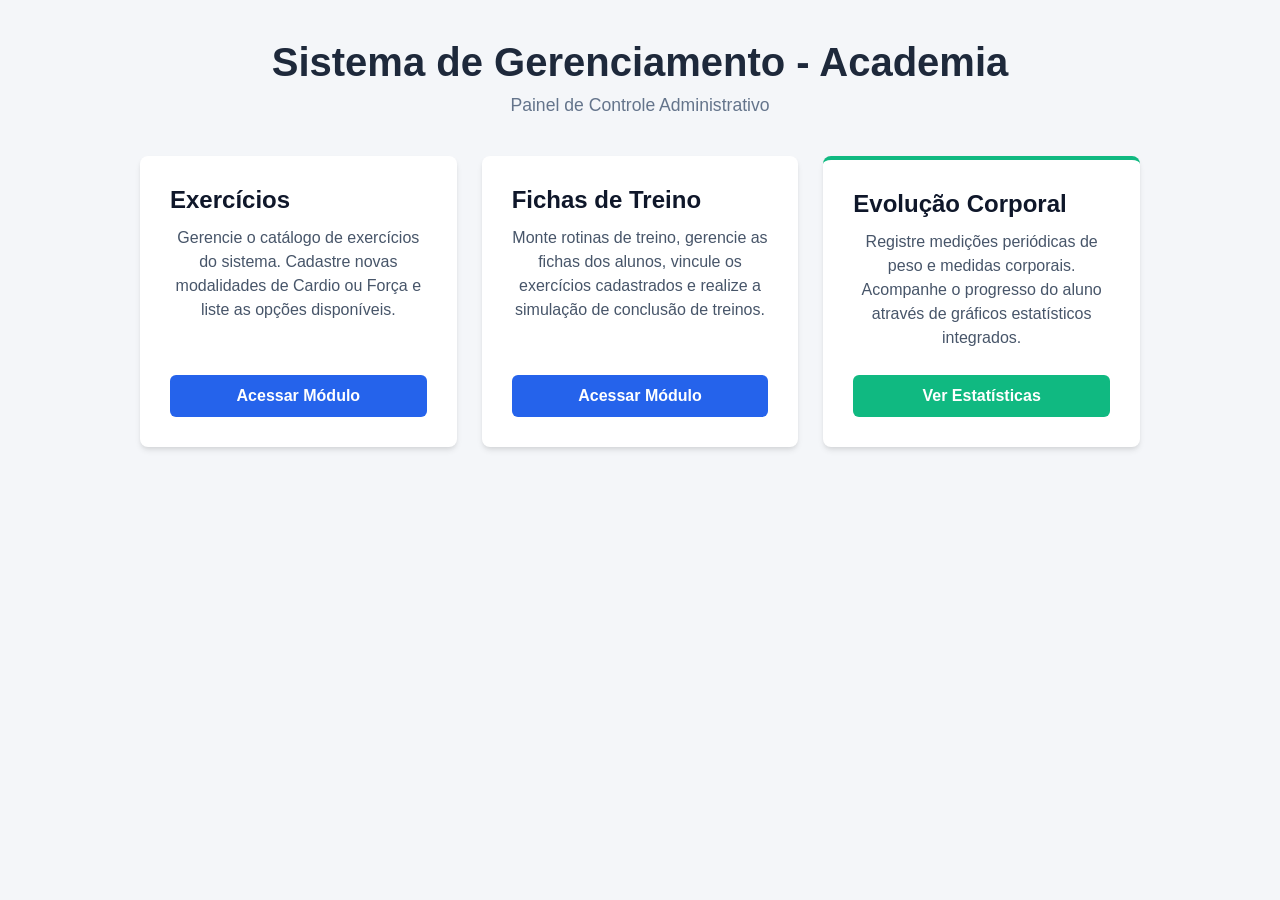
==== src/main/resources/static/index.html @ 6c4beef5 "html e css da pagina principal, pagina de exercício e pagina de fichas" ====
<!DOCTYPE html>
<html lang="pt-br">
<head>
    <meta charset="UTF-8">
    <meta name="viewport" content="width=device-width, initial-scale=1.0">
    <title>Painel - API Academia</title>
    <link rel="stylesheet" href="css/style.css">
</head>
<body>

<header>
    <h1>Sistema de Gerenciamento - Academia</h1>
    <p>Painel de Controle Administrativo</p>
</header>

<main class="container">

    <div class="card">
        <div>
            <h2>Exercícios</h2>
            <p>Gerencie o catálogo de exercícios do sistema. Cadastre novas modalidades de Cardio ou Força e liste as opções disponíveis.</p>
        </div>
        <a href="exercicios.html" class="btn">Acessar Módulo</a>
    </div>

    <div class="card">
        <div>
            <h2>Fichas de Treino</h2>
            <p>Monte rotinas de treino, gerencie as fichas dos alunos, vincule os exercícios cadastrados e realize a simulação de conclusão de treinos.</p>
        </div>
        <a href="fichas.html" class="btn">Acessar Módulo</a>
    </div>

    <div class="card card-medidas">
        <div>
            <h2>Evolução Corporal</h2>
            <p>Registre medições periódicas de peso e medidas corporais. Acompanhe o progresso do aluno através de gráficos estatísticos integrados.</p>
        </div>
        <a href="estatisticas.html" class="btn">Ver Estatísticas</a>
    </div>

</main>

</body>
</html>
---- src/main/resources/static/css/style.css ----
* {
    margin: 0;
    padding: 0;
    box-sizing: border-box;
    font-family: 'Segoe UI', Tahoma, Geneva, Verdana, sans-serif;
}

body {
    background-color: #f4f6f9;
    color: #333;
    display: flex;
    flex-direction: column;
    align-items: center;
    min-height: 100vh;
    padding: 40px 20px;
}

header {
    text-align: center;
    margin-bottom: 40px;
}

header h1 {
    font-size: 2.5rem;
    color: #1e293b;
    margin-bottom: 10px;
}

header p {
    color: #64748b;
    font-size: 1.1rem;
}

.container {
    max-width: 1000px;
    width: 100%;
    display: grid;
    grid-template-columns: repeat(auto-fit, minmax(280px, 1fr));
    gap: 25px;
}

.card {
    background: #ffffff;
    border-radius: 8px;
    padding: 30px;
    box-shadow: 0 4px 6px -1px rgba(0, 0, 0, 0.1), 0 2px 4px -1px rgba(0, 0, 0, 0.06);
    transition: transform 0.2s, box-shadow 0.2s;
    display: flex;
    flex-direction: column;
    justify-content: space-between;
}

.card:hover {
    transform: translateY(-5px);
    box-shadow: 0 10px 15px -3px rgba(0, 0, 0, 0.1);
}

.card h2 {
    font-size: 1.5rem;
    color: #0f172a;
    margin-bottom: 12px;
}

.card p {
    color: #475569;
    font-size: 1rem;
    line-height: 1.5;
    margin-bottom: 25px;
    flex-grow: 1;
    text-align: center;
}

.btn {
    display: inline-block;
    text-align: center;
    background-color: #2563eb;
    color: #ffffff;
    padding: 12px 20px;
    border-radius: 6px;
    text-decoration: none;
    font-weight: 600;
    transition: background-color 0.2s;
}

.btn:hover {
    background-color: #1d4ed8;
}

.card-medidas {
    border-top: 4px solid #10b981;
}
.card-medidas .btn {
    background-color: #10b981;
}
.card-medidas .btn:hover {
    background-color: #059669;
}
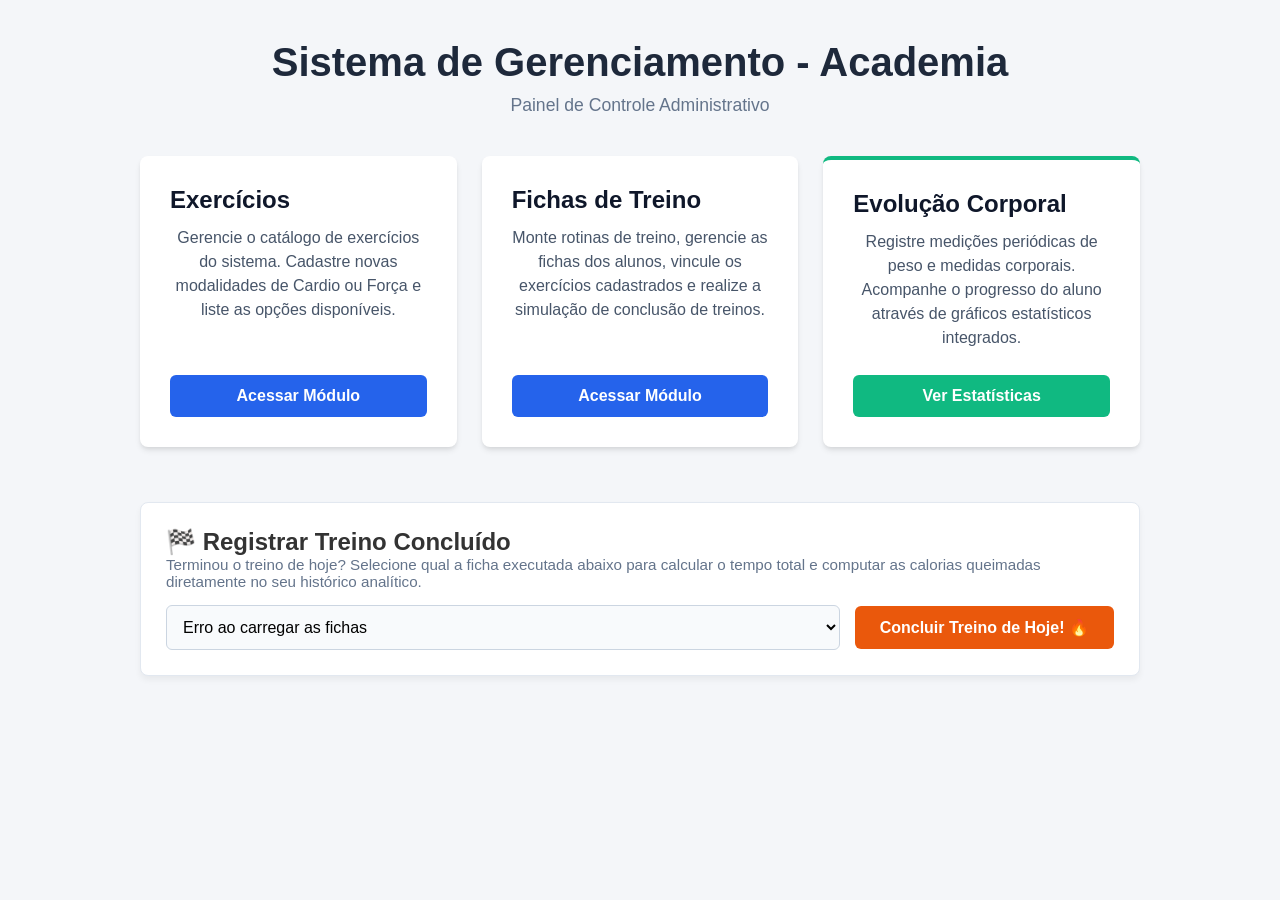
==== commit e0dd3316: "página de estatísticas e atualizações nas notificações das páginas" ====
--- a/src/main/resources/static/index.html
+++ b/src/main/resources/static/index.html
@@ -5,8 +5,89 @@
     <meta name="viewport" content="width=device-width, initial-scale=1.0">
     <title>Painel - API Academia</title>
     <link rel="stylesheet" href="css/style.css">
+    <style>
+        /* Pequenos ajustes para acomodar a nova seção de conclusão sem quebrar o layout */
+        .secao-conclusao {
+            margin-top: 30px;
+            background: #ffffff;
+            border-radius: 8px;
+            padding: 25px;
+            box-shadow: 0 4px 6px rgba(0,0,0,0.05);
+            border: 1px solid #e2e8f0;
+        }
+        .concluir-container {
+            display: flex;
+            gap: 15px;
+            margin-top: 15px;
+            align-items: center;
+            flex-wrap: wrap;
+        }
+        .select-custom {
+            flex: 1;
+            min-width: 250px;
+            padding: 12px;
+            border: 1px solid #cbd5e1;
+            border-radius: 6px;
+            font-size: 1rem;
+            background-color: #f8fafc;
+        }
+        .btn-concluir {
+            background-color: #ea580c !important; /* Laranja de alta energia */
+            color: white;
+            padding: 12px 25px;
+            border: none;
+            border-radius: 6px;
+            font-weight: bold;
+            cursor: pointer;
+            font-size: 1rem;
+            transition: opacity 0.2s;
+        }
+        .btn-concluir:hover {
+            opacity: 0.9;
+        }
+
+        /* Estilização para o Sistema de Toasts Profissional */
+        .toast-container {
+            position: fixed;
+            top: 20px;
+            right: 20px;
+            z-index: 10000;
+            display: flex;
+            flex-direction: column;
+            gap: 10px;
+        }
+        .toast {
+            background-color: #334155;
+            color: #ffffff;
+            padding: 12px 20px;
+            border-radius: 8px;
+            box-shadow: 0 4px 12px rgba(0, 0, 0, 0.15);
+            font-family: sans-serif;
+            font-size: 0.95rem;
+            font-weight: 500;
+            display: flex;
+            align-items: center;
+            gap: 8px;
+            min-width: 250px;
+            animation: slideIn 0.3s ease, fadeOut 0.5s ease 2.7s forwards;
+        }
+        .toast.success { background-color: #10b981; }
+        .toast.error { background-color: #ef4444; }
+        .toast.info { background-color: #3b82f6; }
+
+        @keyframes slideIn {
+            from { transform: translateX(120%); opacity: 0; }
+            to { transform: translateX(0); opacity: 1; }
+        }
+        @keyframes fadeOut {
+            from { opacity: 1; transform: translateX(0); }
+            to { opacity: 0; transform: translateX(20px); }
+        }
+    </style>
 </head>
 <body>
+
+<div id="toast-container" class="toast-container"></div>
 
 <header>
     <h1>Sistema de Gerenciamento - Academia</h1>
@@ -39,7 +120,90 @@
         <a href="estatisticas.html" class="btn">Ver Estatísticas</a>
     </div>
 
+    <section class="secao-conclusao" style="grid-column: 1 / -1; width: 100%;">
+        <h2>🏁 Registrar Treino Concluído</h2>
+        <p style="color: #64748b; font-size: 0.95rem;">Terminou o treino de hoje? Selecione qual a ficha executada abaixo para calcular o tempo total e computar as calorias queimadas diretamente no seu histórico analítico.</p>
+
+        <div class="concluir-container">
+            <select id="select-ficha-hoje" class="select-custom">
+                <option value="">🔄 Carregando suas fichas...</option>
+            </select>
+            <button type="button" class="btn-concluir" onclick="enviarConclusaoTreino()">Concluir Treino de Hoje! 🔥</button>
+        </div>
+    </section>
+
 </main>
+
+<script>
+    // Executa assim que a página inicial carrega completamente
+    document.addEventListener("DOMContentLoaded", function() {
+        carregarFichasNoDropdown();
+    });
+
+    // Função auxiliar para exibir notificações customizadas na tela
+    function mostrarToast(mensagem, tipo = 'success') {
+        const container = document.getElementById('toast-container');
+        const toast = document.createElement('div');
+        toast.className = `toast ${tipo}`;
+
+        let icone = '🔔';
+        if (tipo === 'success') icone = '✅';
+        if (tipo === 'error') icone = '❌';
+        if (tipo === 'info') icone = 'ℹ️';
+
+        toast.innerHTML = `<span>${icone}</span> <span>${mensagem}</span>`;
+        container.appendChild(toast);
+
+        setTimeout(() => {
+            toast.remove();
+        }, 3200);
+    }
+
+    // GET - Busca as fichas cadastradas no Java para alimentar o select dinamicamente
+    function carregarFichasNoDropdown() {
+        fetch('/api/fichas')
+            .then(res => res.json())
+            .then(fichas => {
+                const select = document.getElementById('select-ficha-hoje');
+
+                if (fichas.length === 0) {
+                    select.innerHTML = '<option value="">Nenhuma ficha encontrada no sistema</option>';
+                    return;
+                }
+
+                select.innerHTML = '<option value="">-- Escolha qual treino você realizou hoje --</option>' +
+                    fichas.map(f => `<option value="${f.id}">Ficha #${f.id} - ${f.nome}</option>`).join('');
+            })
+            .catch(err => {
+                console.error("Erro ao conectar com a API de fichas:", err);
+                document.getElementById('select-ficha-hoje').innerHTML = '<option value="">Erro ao carregar as fichas</option>';
+            });
+    }
+
+    // POST - Aciona o endpoint do Controller para salvar o treino no arquivo de histórico
+    function enviarConclusaoTreino() {
+        const idFicha = document.getElementById('select-ficha-hoje').value;
+
+        if (!idFicha) {
+            mostrarToast('Por favor, selecione um treino válido antes de prosseguir!', 'error');
+            return;
+        }
+
+        fetch(`/api/fichas/${idFicha}/concluir`, { method: 'POST' })
+            .then(res => {
+                if (res.ok) {
+                    mostrarToast('Parabéns! Treino finalizado com sucesso e computado no seu histórico.', 'success');
+                    document.getElementById('select-ficha-hoje').value = '';
+                } else {
+                    mostrarToast('Ocorreu um erro no servidor ao tentar processar o fechamento deste treino.', 'error');
+                }
+            })
+            .catch(err => {
+                console.error("Erro ao efetuar a requisição de conclusão:", err);
+                mostrarToast('Erro de comunicação com o servidor.', 'error');
+            });
+    }
+</script>
 
 </body>
 </html>
